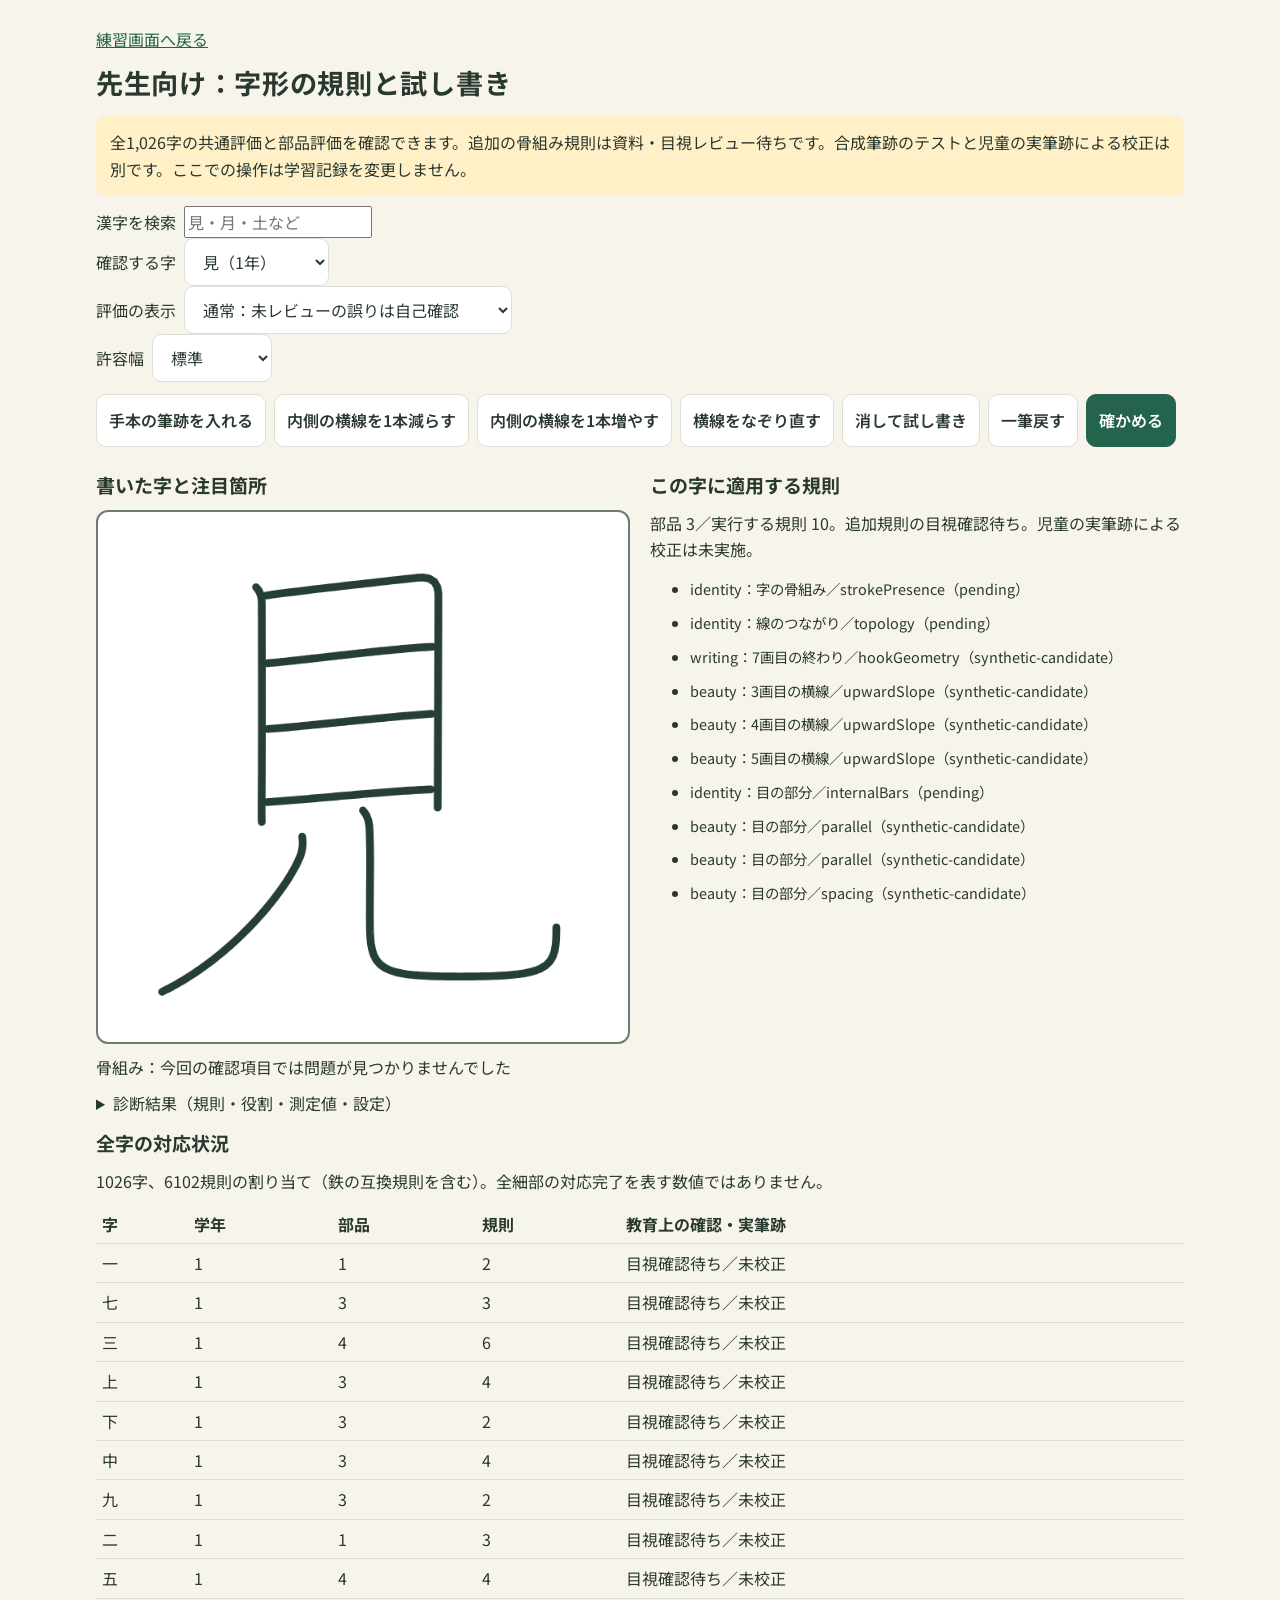
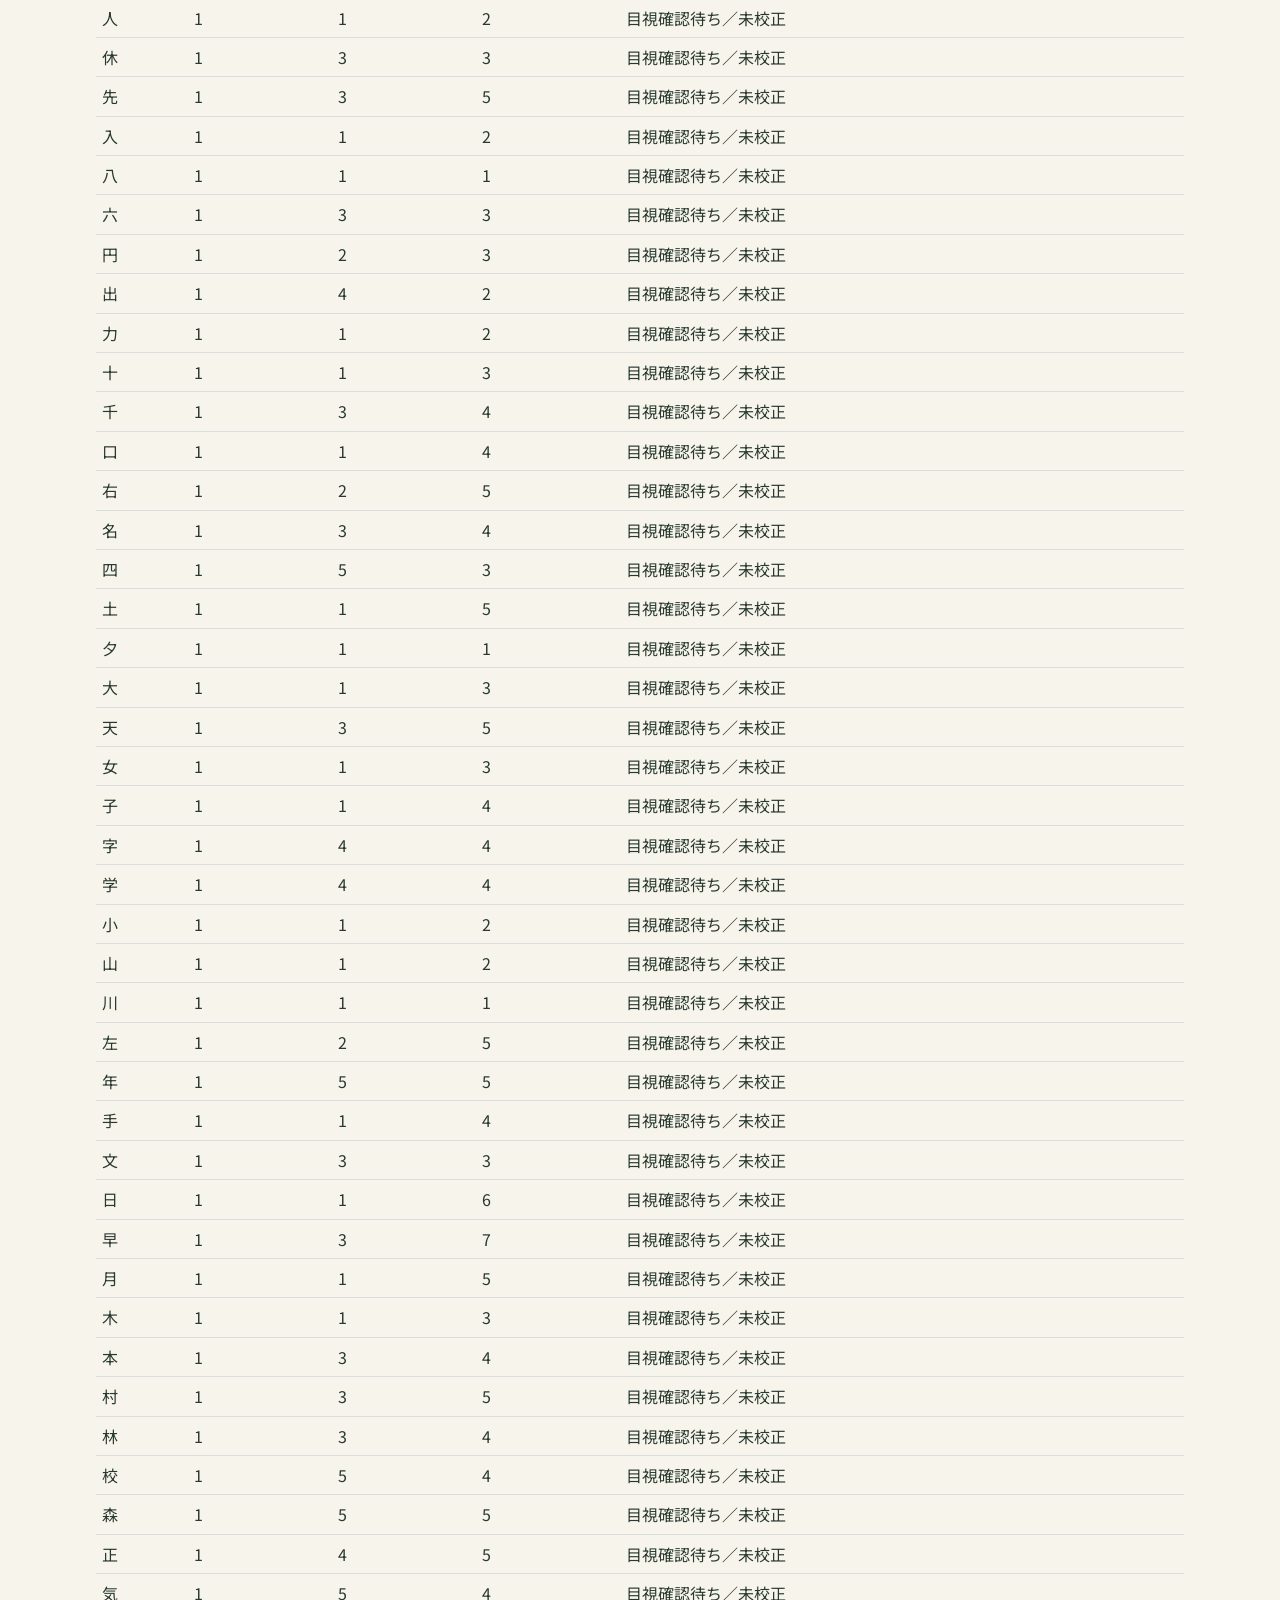
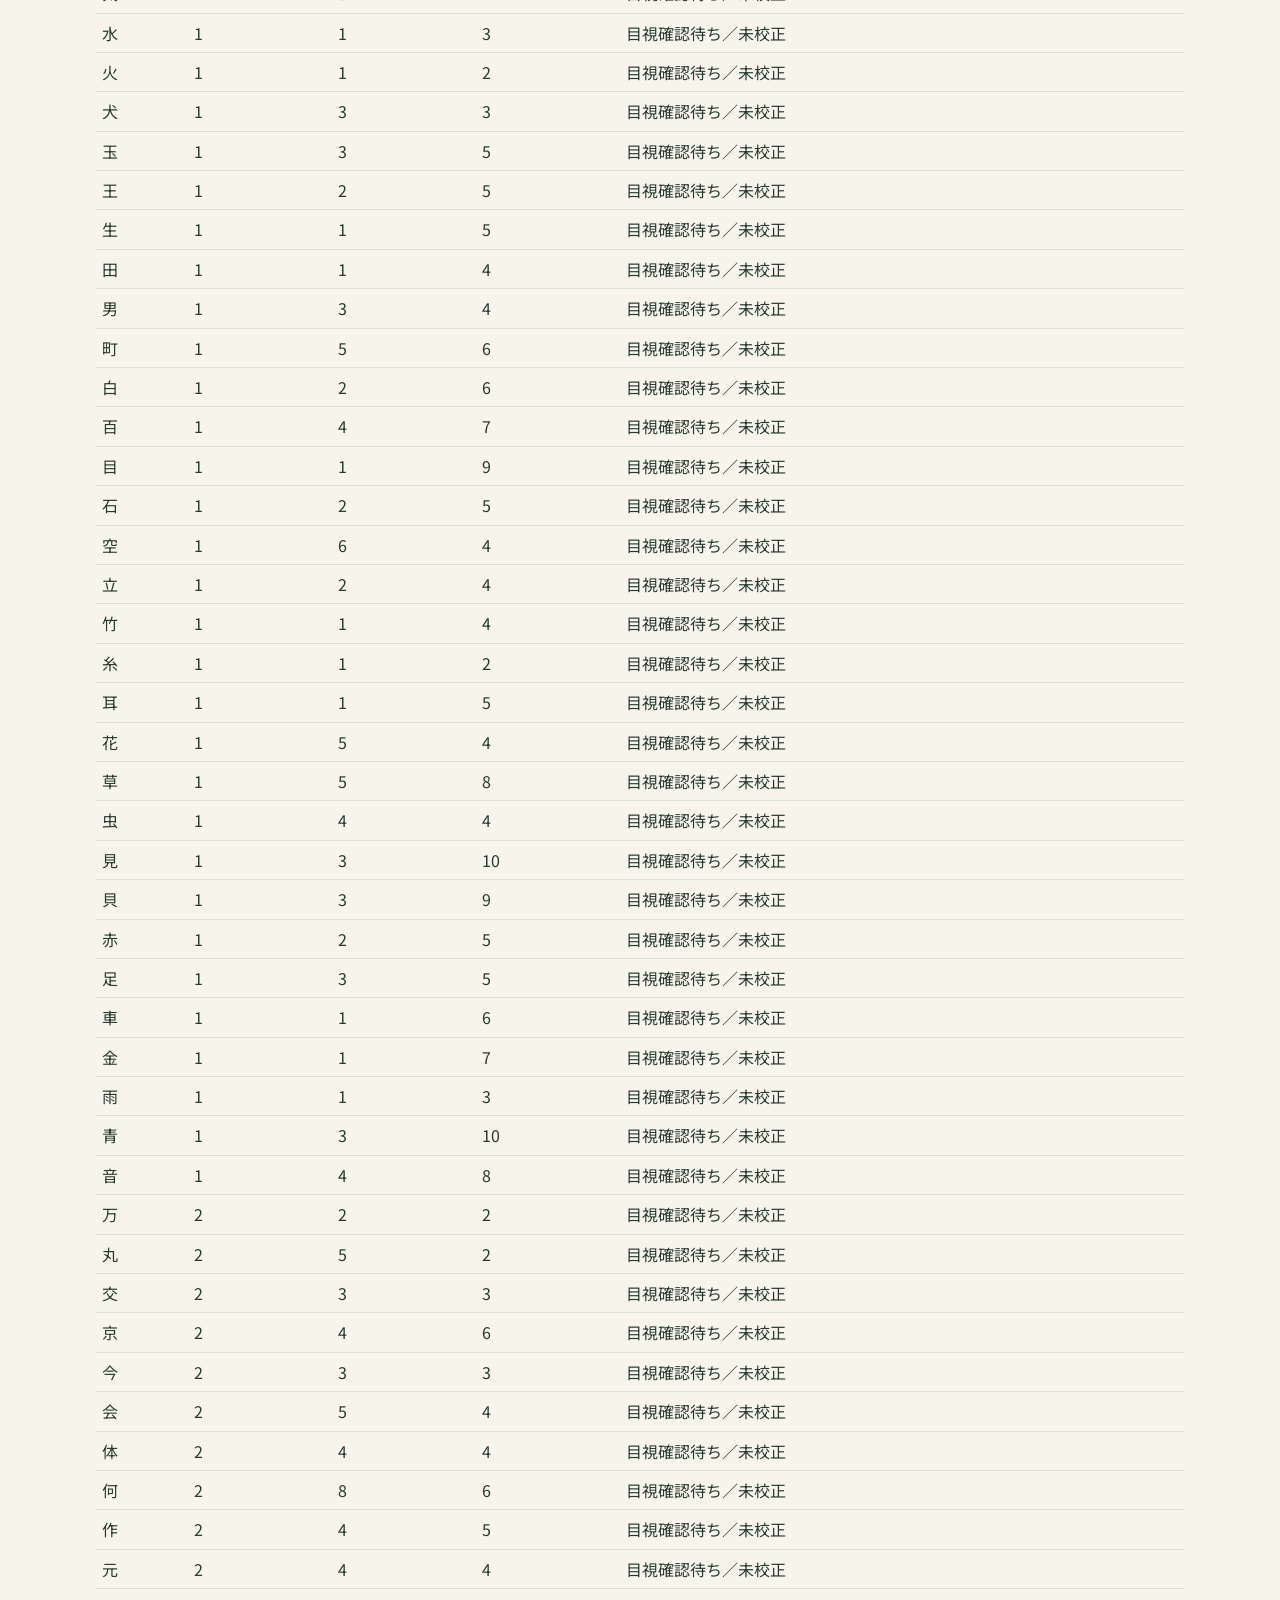
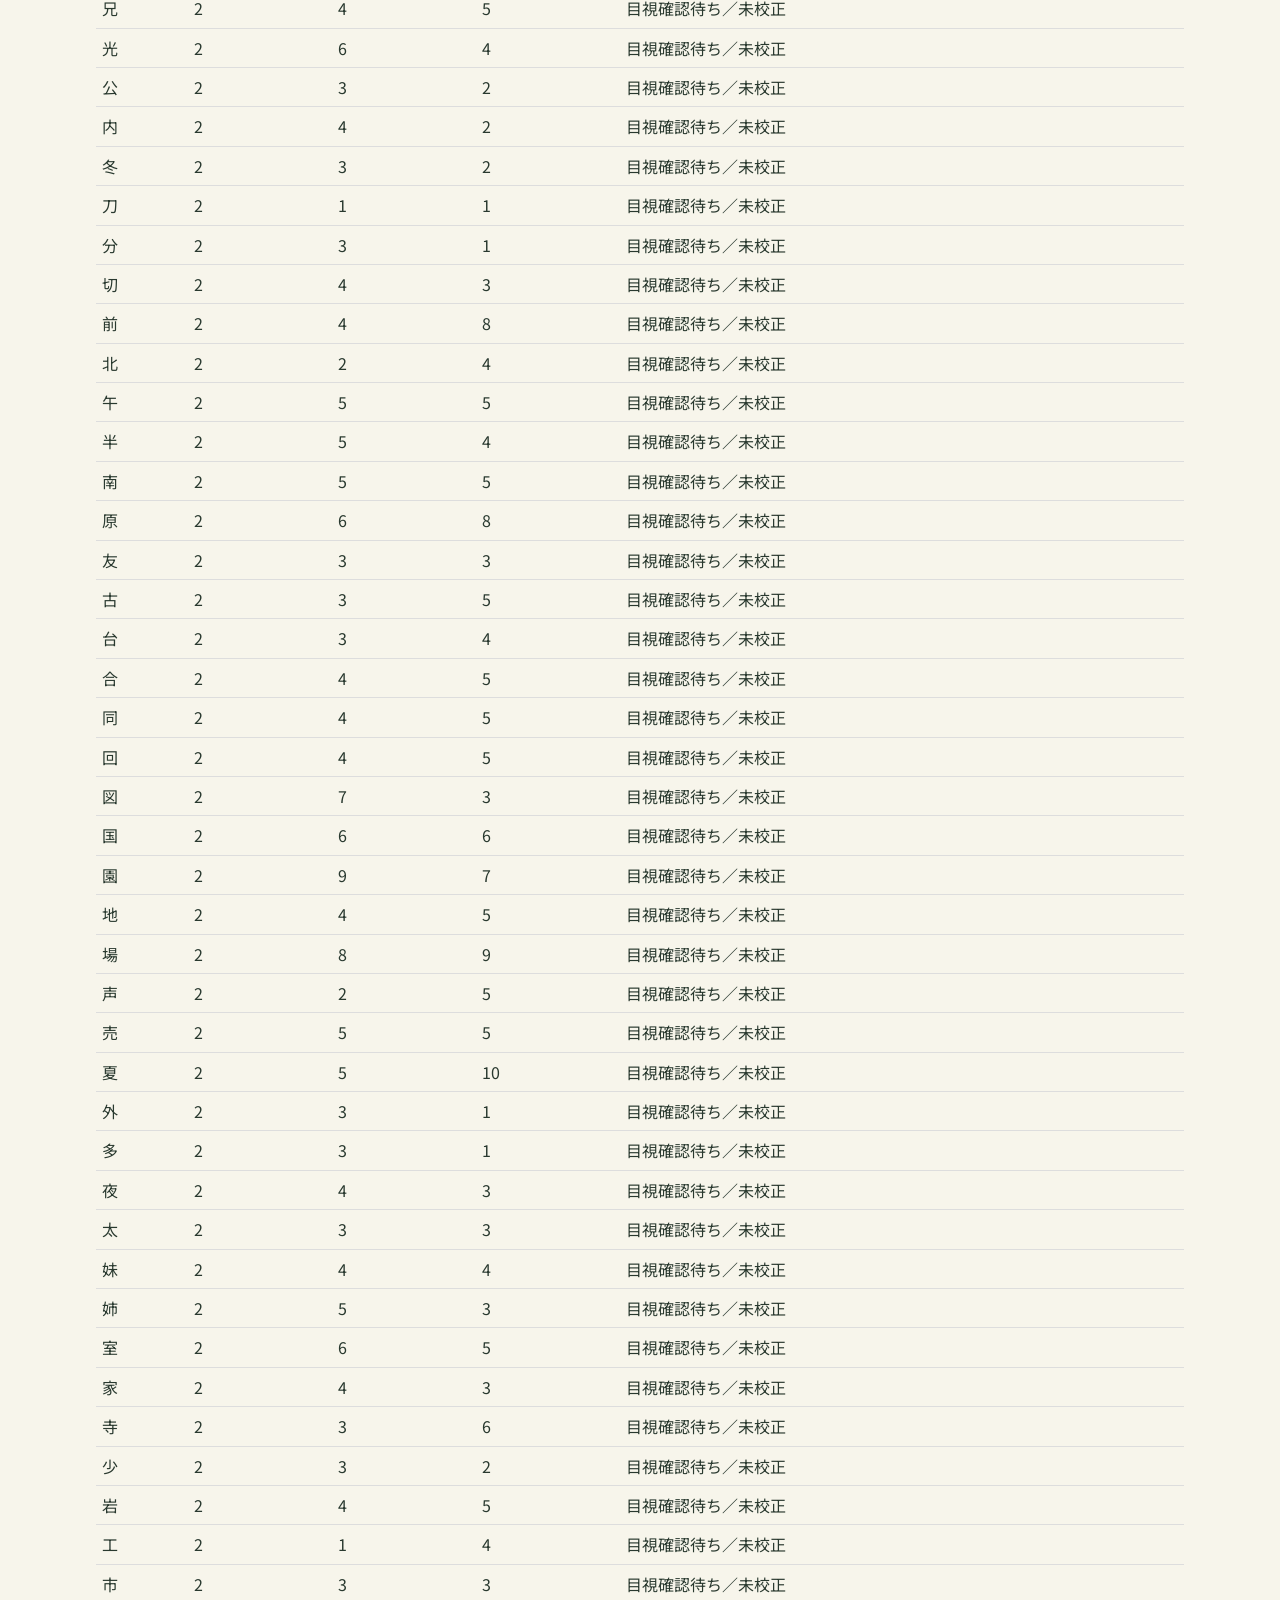
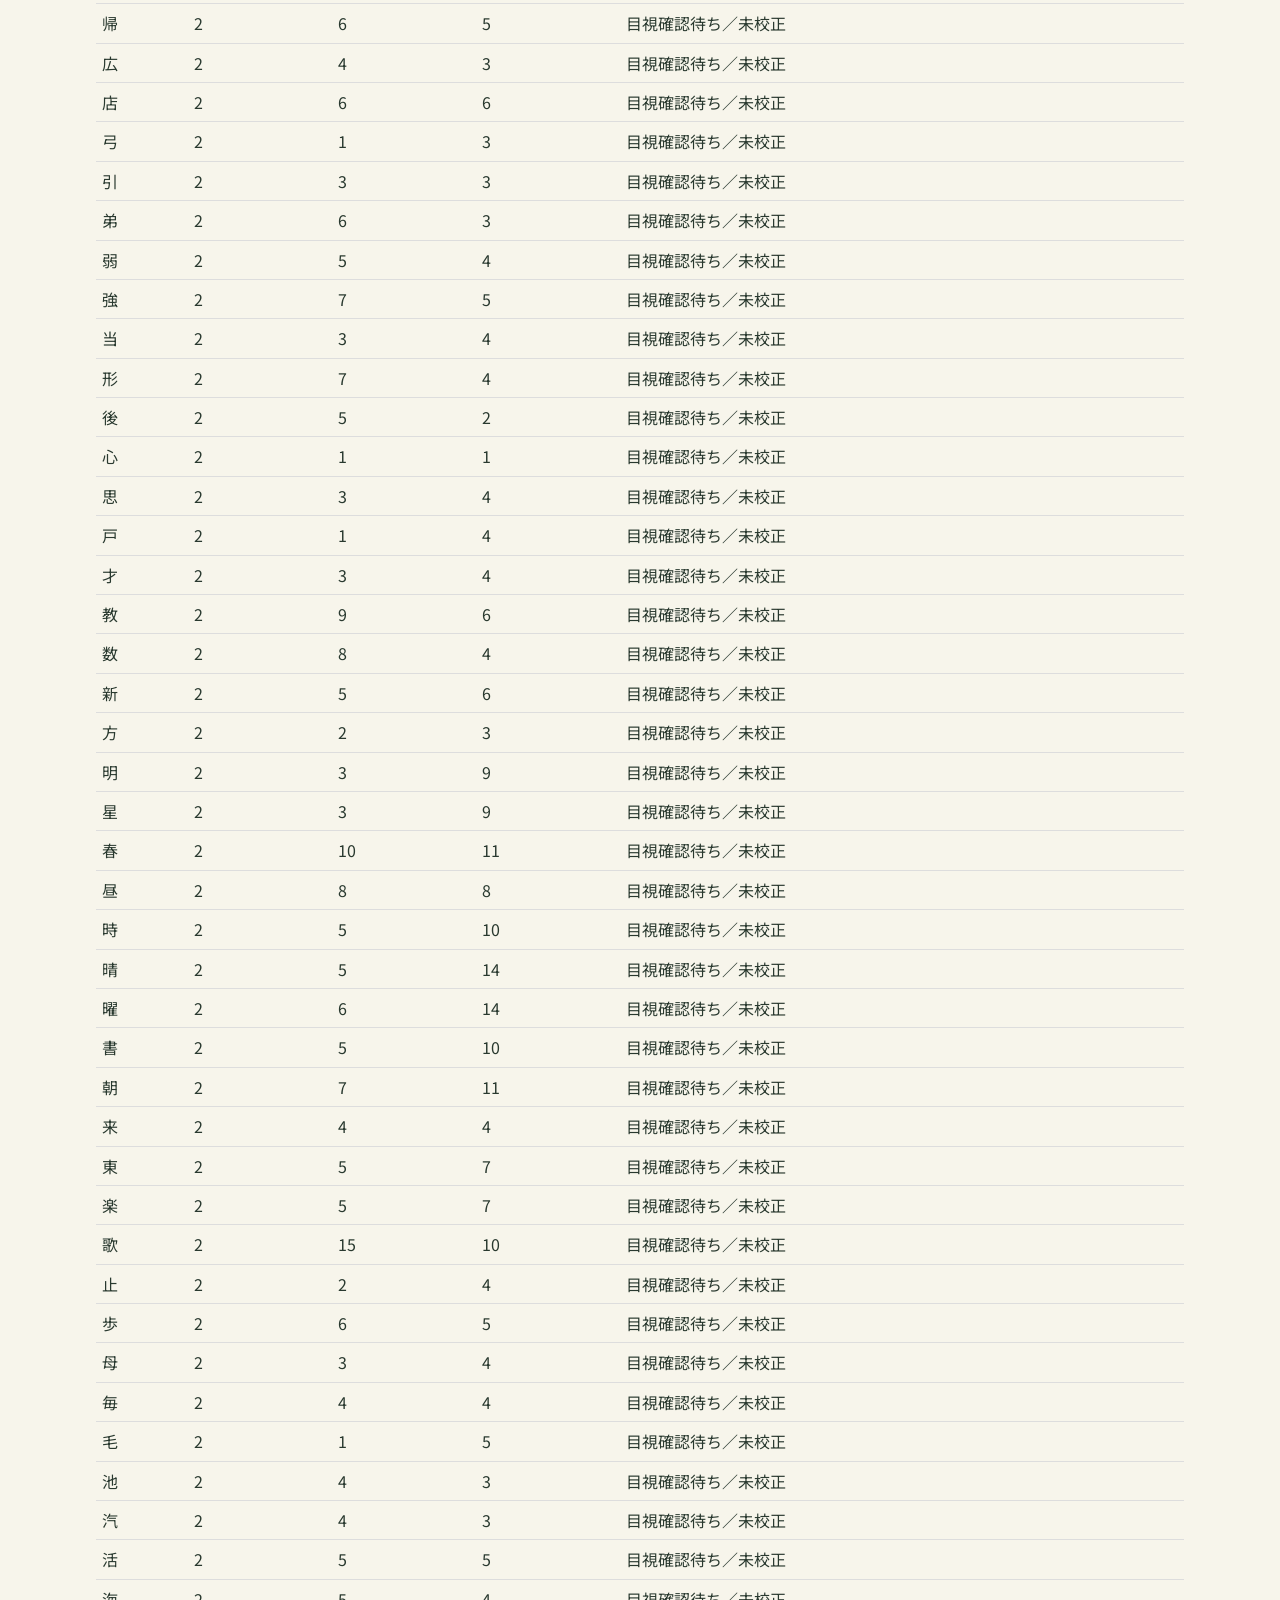
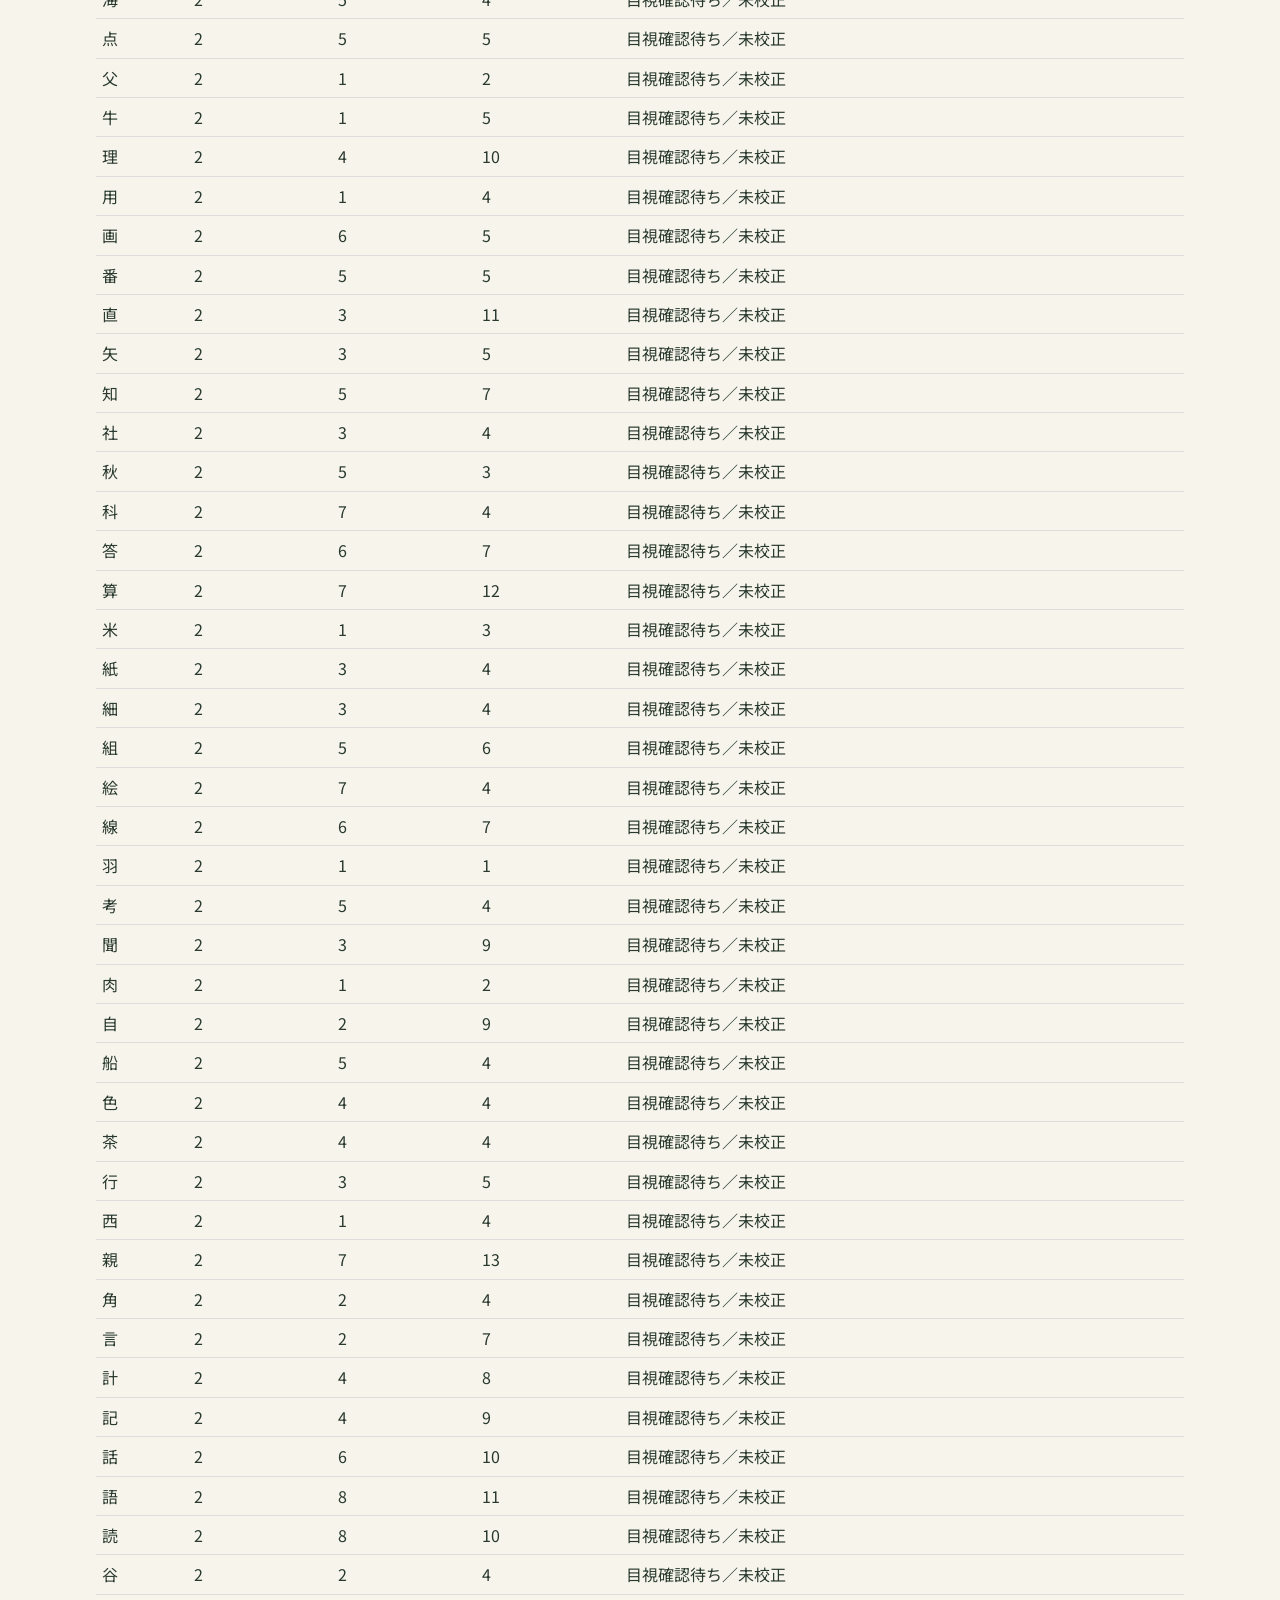
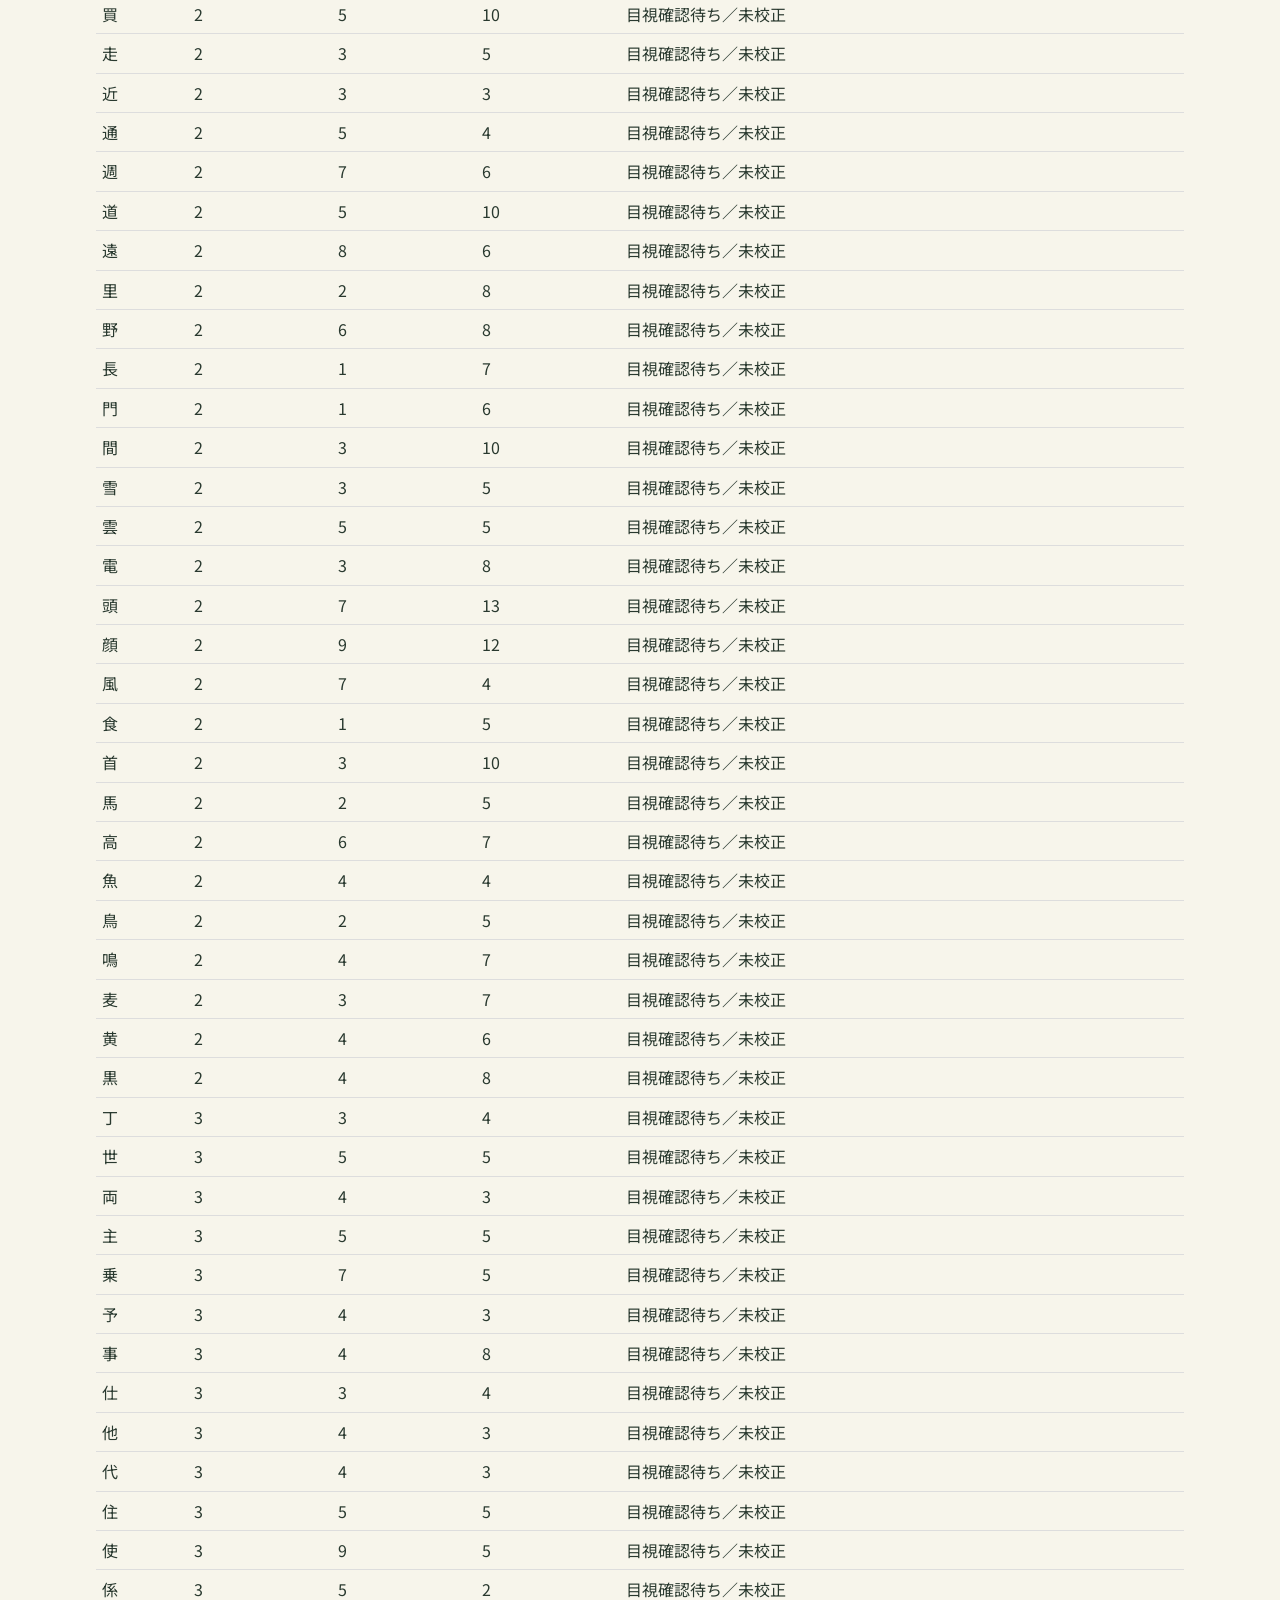
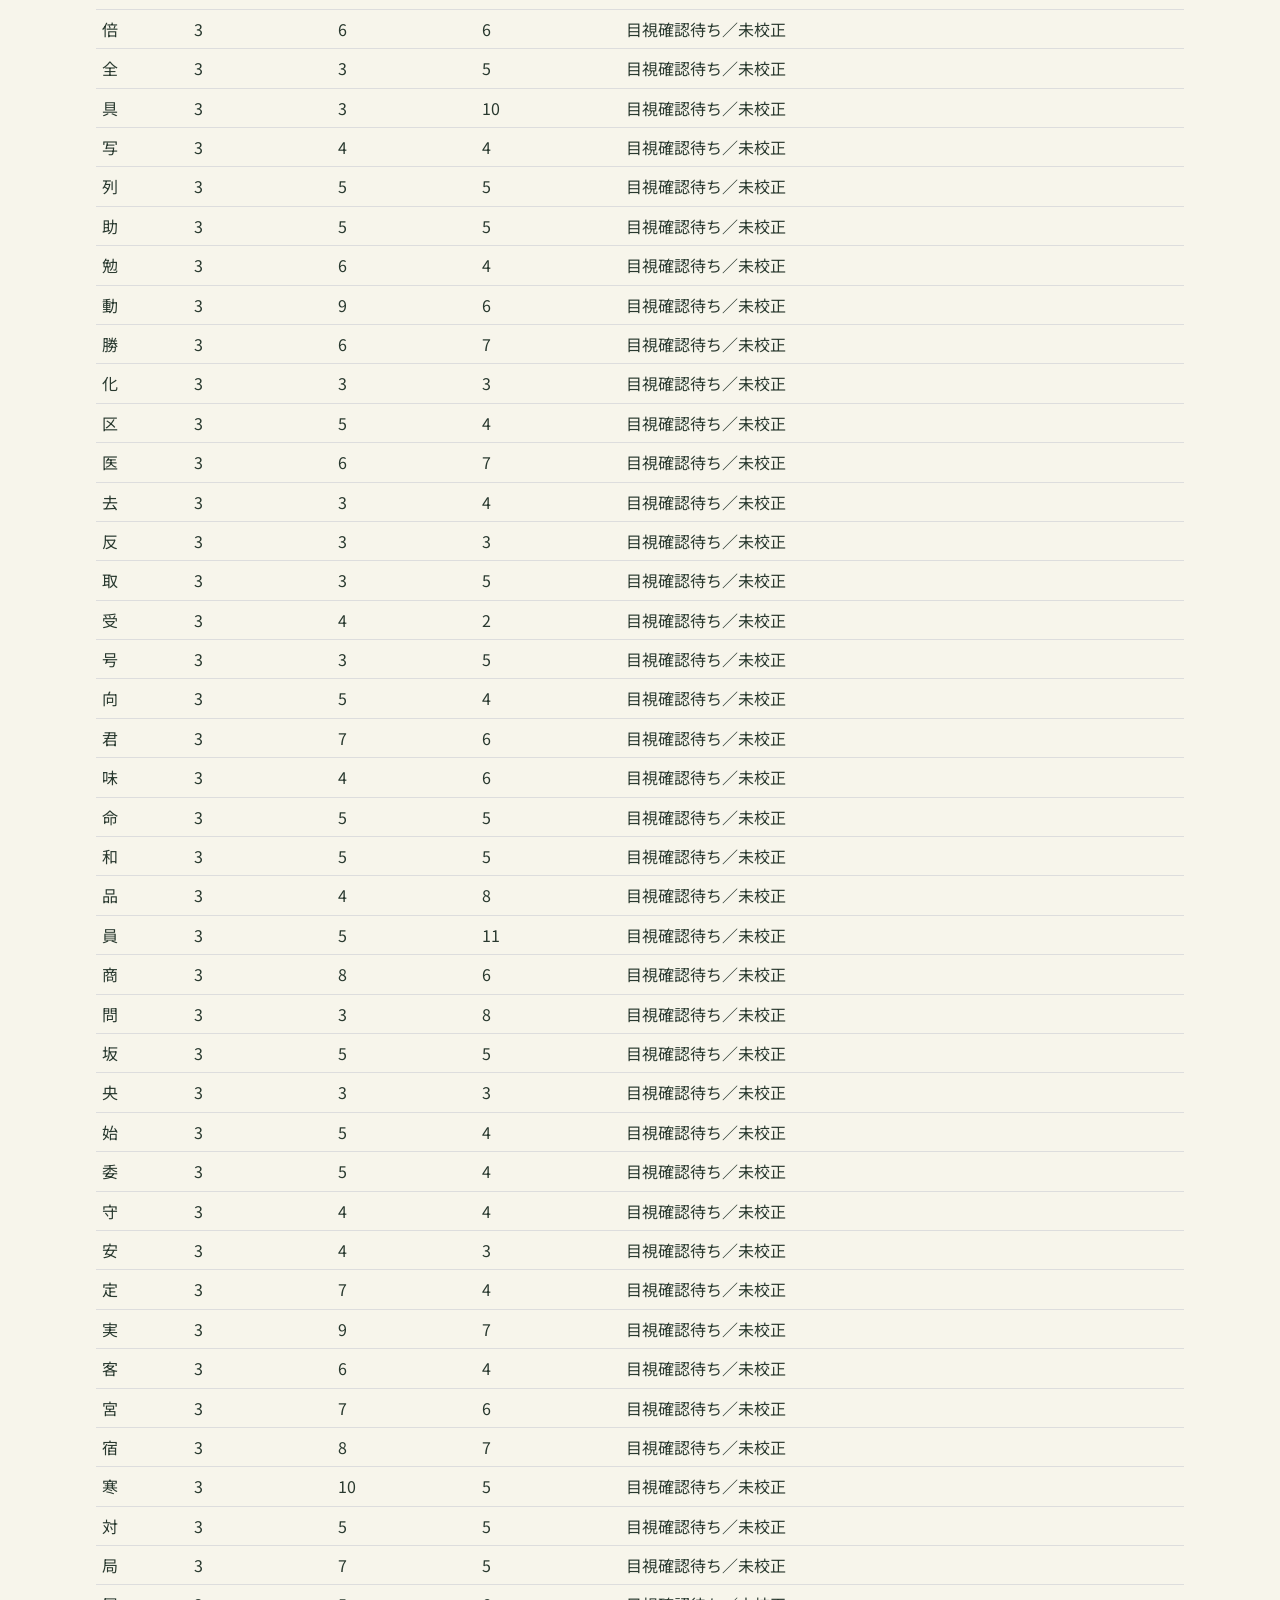
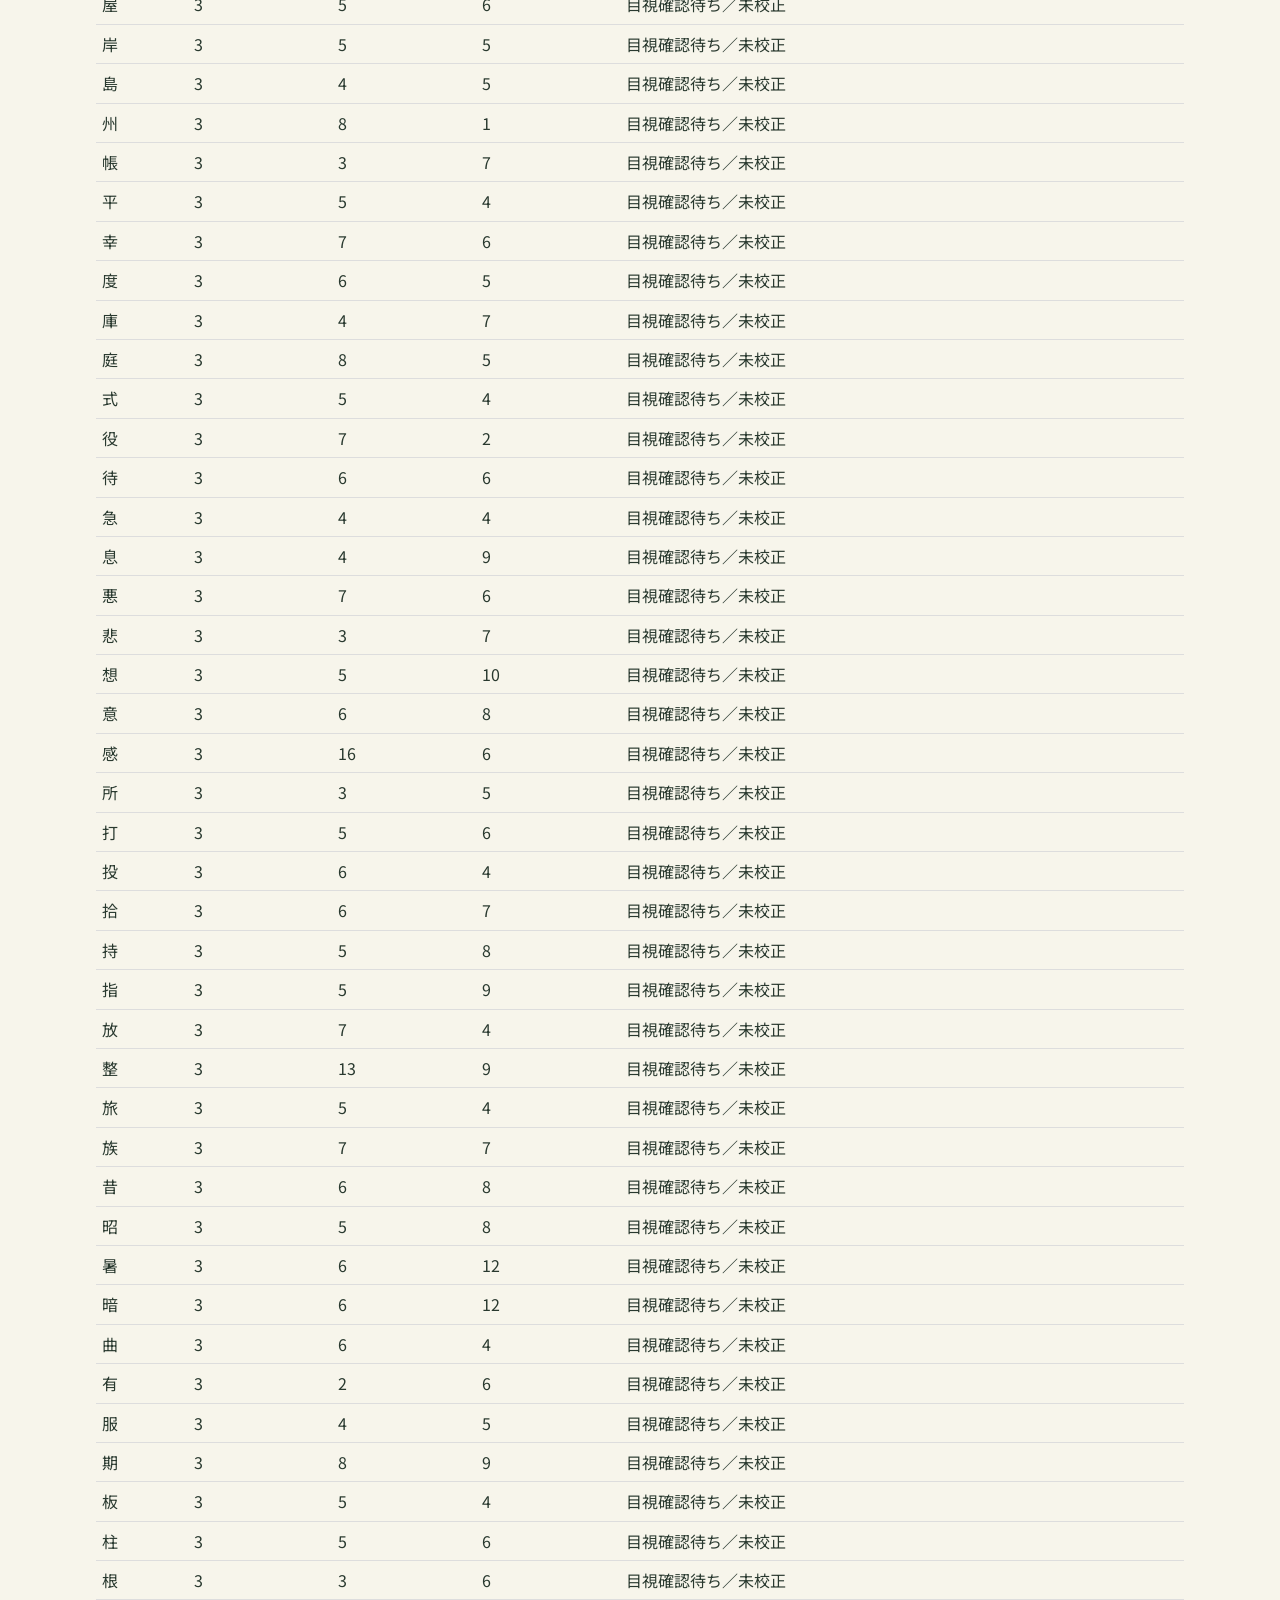
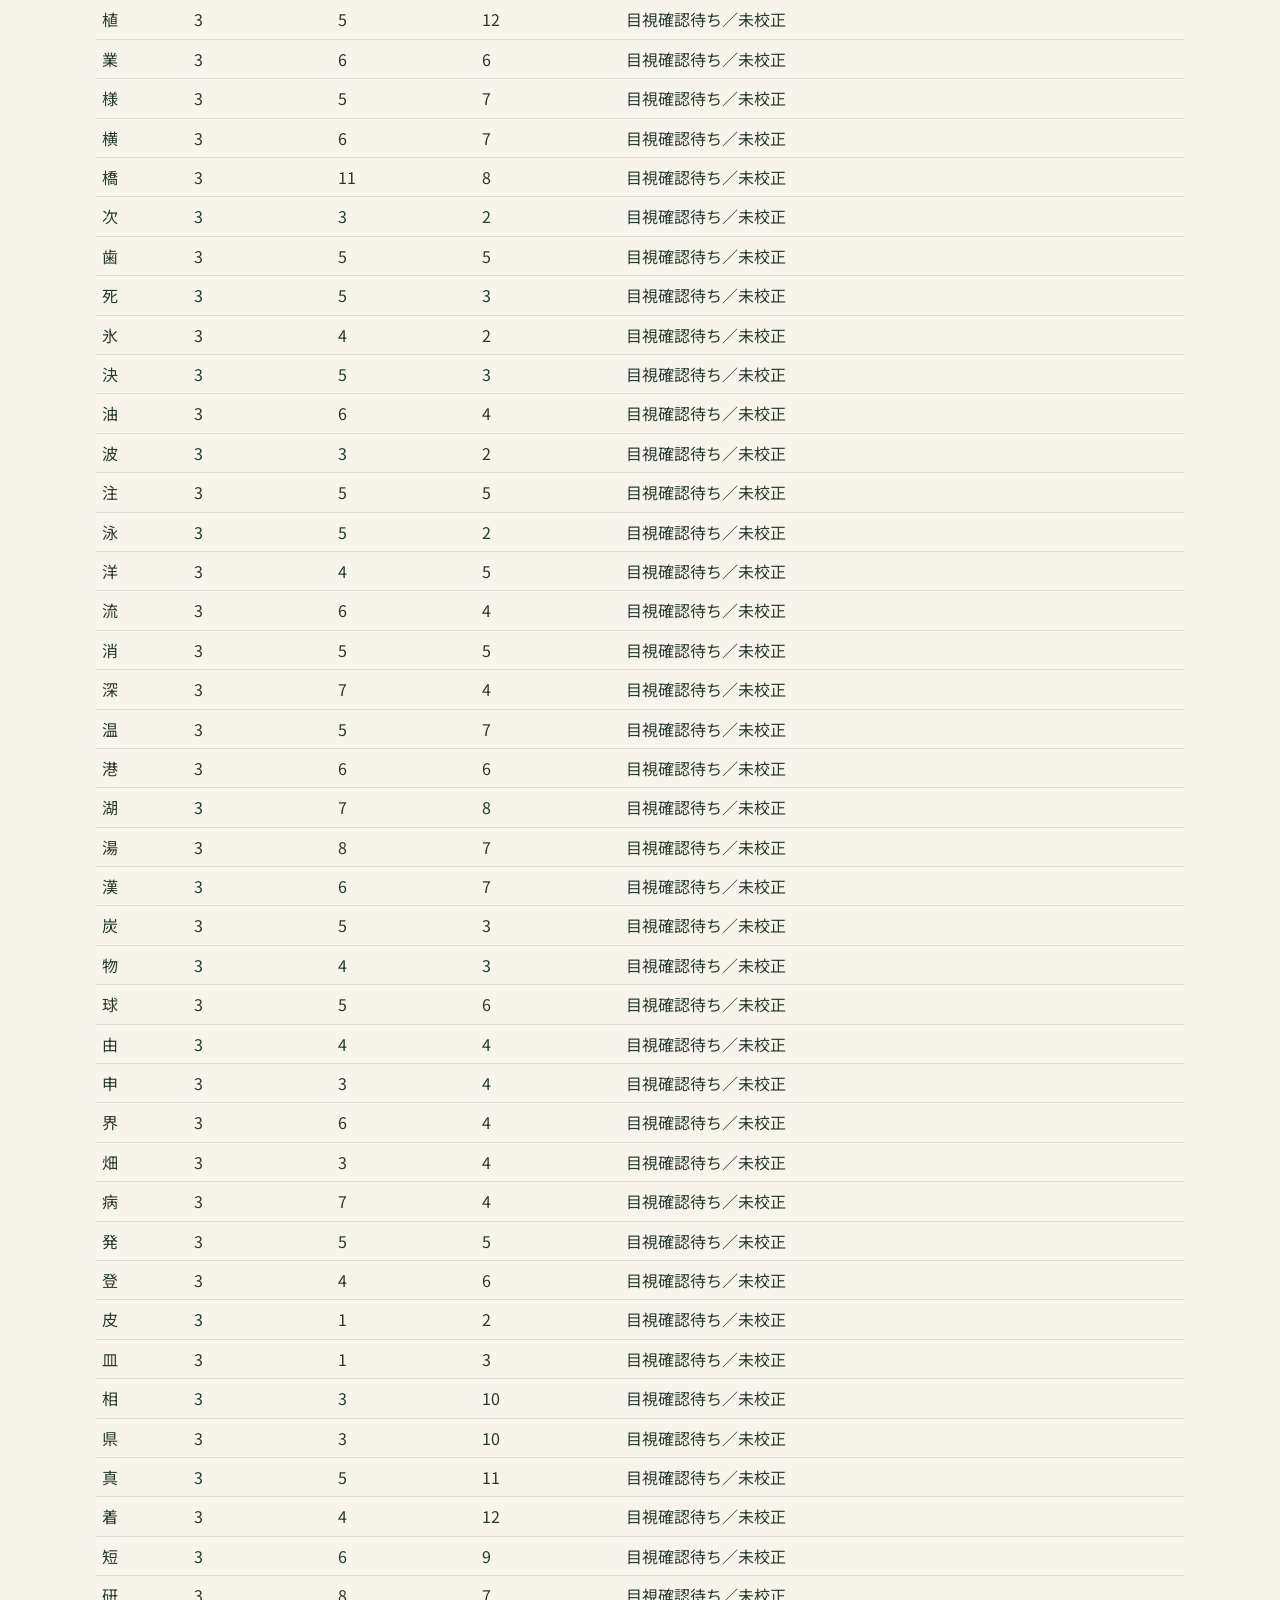
==== shape-review.html @ acc0429a "Extend elementary kanji shape evaluation and add teacher review app" ====
<!doctype html><html lang="ja"><head><meta charset="utf-8"><meta name="viewport" content="width=device-width,initial-scale=1"><title>ひとふでヒント・字形の確認</title><link rel="stylesheet" href="style.css"><style>
body{background:#f7f5eb}main{max-width:1120px;margin:auto;padding:16px}h1{font-size:1.7rem}label{display:flex;flex-wrap:wrap;align-items:center;gap:8px}select,input{max-width:100%}.review-grid{display:grid;grid-template-columns:minmax(0,1fr) minmax(0,1fr);gap:20px}.review-canvas{position:relative;aspect-ratio:1;background:white;border:2px solid #6e7b71;border-radius:12px;overflow:visible}canvas,svg{position:absolute;width:100%;height:100%;inset:0;touch-action:none}svg{pointer-events:none;overflow:visible}#actions{display:flex;gap:8px;flex-wrap:wrap;margin:12px 0}#actions button{font-size:1rem;padding:12px}#issues button{display:block;width:100%;margin:8px 0;text-align:left}#issues small{display:block;font-size:.85rem}pre{white-space:pre-wrap;overflow-wrap:anywhere;font-size:.8rem}.table-scroll{overflow:auto}table{width:100%;border-collapse:collapse}td,th{text-align:left;padding:6px;border-bottom:1px solid #ddd}#rules{font-size:.9rem}#rules li{margin:10px 0;overflow-wrap:anywhere}.notice{background:#fff0c8;border-radius:10px;padding:14px}@media(max-width:700px){.review-grid{grid-template-columns:1fr}main{padding:12px}h1{font-size:1.4rem}}
</style></head><body><main><p><a href="index.html">練習画面へ戻る</a></p><h1>先生向け：字形の規則と試し書き</h1><p class="notice">全1,026字の共通評価と部品評価を確認できます。追加の骨組み規則は資料・目視レビュー待ちです。合成筆跡のテストと児童の実筆跡による校正は別です。ここでの操作は学習記録を変更しません。</p>
<label>漢字を検索<input id="search" placeholder="見・月・土など" maxlength="20"></label><label>確認する字<select id="character"></select></label><label>評価の表示<select id="mode"><option value="normal">通常：未レビューの誤りは自己確認</option><option value="evaluation">検証用：候補の測定結果を表示</option></select></label><label>許容幅<select id="level"><option value="relaxed">ゆるめ</option><option value="normal" selected>標準</option><option value="strict">厳しめ</option></select></label>
<div id="actions"><button id="reference">手本の筆跡を入れる</button><button id="missing">内側の横線を1本減らす</button><button id="extra">内側の横線を1本増やす</button><button id="retrace">横線をなぞり直す</button><button id="clear">消して試し書き</button><button id="undo">一筆戻す</button><button id="check" class="primary">確かめる</button></div>
<div class="review-grid"><section><h2>書いた字と注目箇所</h2><div class="review-canvas"><canvas id="ink" width="654" height="654"></canvas><svg id="focus" viewBox="0 0 109 109"></svg></div><p id="message" aria-live="polite"></p><div id="issues"></div></section><section><h2>この字に適用する規則</h2><p id="coverage"></p><ul id="rules"></ul></section></div>
<details><summary>診断結果（規則・役割・測定値・設定）</summary><pre id="diagnostics"></pre></details><h2>全字の対応状況</h2><p id="totals"></p><div class="table-scroll"><table><thead><tr><th>字</th><th>学年</th><th>部品</th><th>規則</th><th>教育上の確認・実筆跡</th></tr></thead><tbody id="catalog"></tbody></table></div>
<p>部品・筆順：KanjiVG / Ulrich Apel · CC BY-SA 3.0。部首候補：部首ハンターの派生データ · CC BY-SA 4.0。数値は試作値です。</p></main><script type="module" src="shape-review.mjs"></script></body></html>
---- style.css ----
@import url('https://fonts.googleapis.com/css2?family=Noto+Sans+JP:wght@400;500;600;700;800&display=swap');
:root{--ink:#29392f;--muted:#66756b;--paper:#f6f5ee;--green:#24634c;--line:#dedfd4;--orange:#d47637;--light:#e8f0e6}*{box-sizing:border-box}body{margin:0;background:var(--paper);color:var(--ink);font-family:'Noto Sans JP',system-ui,sans-serif;line-height:1.65}button,select,input{font:inherit}button,select{cursor:pointer}button{border:1px solid var(--line);border-radius:10px;padding:10px 16px;background:white;color:var(--ink);font-weight:600}button:hover{background:#f0f3eb}button:disabled{opacity:.5;cursor:not-allowed}button:focus-visible,a:focus-visible,input:focus-visible,select:focus-visible{outline:3px solid #d6904f;outline-offset:3px}button.primary{background:var(--green);border-color:var(--green);color:white;padding:15px 20px}button.primary:hover{background:#184d3a}button[hidden],[hidden]{display:none!important}header{padding:22px max(24px,calc((100vw - 1180px)/2));border-bottom:1px solid var(--line);display:flex;align-items:center;justify-content:space-between;gap:20px;background:#faf9f3}.brand{display:flex;gap:12px;align-items:center;text-decoration:none;color:var(--ink);font-size:20px;font-weight:800;white-space:nowrap}.brand-icon{display:grid;place-items:center;background:var(--green);color:white;font-size:32px;width:45px;height:45px;border-radius:12px;transform:rotate(-6deg)}.brand small{display:block;font-size:11px;font-weight:400;color:var(--muted);letter-spacing:.06em}nav{display:flex;gap:8px}.tab{border:0;background:transparent;color:var(--muted);font-size:13px}.tab.active{background:var(--light);color:var(--green)}main{max-width:1180px;margin:auto;padding:40px 24px 60px}.intro{margin:0 0 30px}.eyebrow{font-size:12px;letter-spacing:.12em;color:var(--green);font-weight:700}h1{font-size:clamp(23px,3vw,32px);margin:10px 0 12px;letter-spacing:.025em;line-height:1.5}h2{font-size:19px;margin:10px 0}p{margin:10px 0}.intro p{color:var(--muted);font-size:14px}.mobile{display:none}.setup-grid{display:grid;grid-template-columns:minmax(0,1fr) 320px;gap:24px;align-items:start}.card{background:#fffef9;border:1px solid var(--line);border-radius:18px;padding:24px;box-shadow:0 4px 18px #2f463504}.panel-top{display:flex;gap:12px;align-items:center;justify-content:space-between;flex-wrap:wrap}.grade-label{display:flex;align-items:center;gap:15px;font-weight:700}select{border:1px solid var(--line);background:white;padding:10px 36px 10px 14px;border-radius:9px;color:var(--ink)}.selection-actions{display:flex;gap:4px}.text-button{border:0;background:transparent;color:var(--green);padding:8px;font-size:13px}.unit-help{font-size:12px;color:var(--muted);padding-bottom:12px}.volume-heading{font-size:12px;margin:20px 0 8px;color:var(--muted);font-weight:700}.unit-row{display:flex;align-items:center;border-top:1px solid #e9e9de;gap:8px;padding:12px 0}.unit-row label{flex:1;display:flex;gap:12px;align-items:flex-start;cursor:pointer;font-size:13px;min-width:0}.unit-row input,.option input{width:19px;height:19px;flex-shrink:0;accent-color:var(--green);margin:3px 0}.unit-row small{display:block;font-size:11px;color:var(--muted);margin-top:4px}.unit-row .until{white-space:nowrap;font-size:11px;background:#f3f5ed;border:0;padding:6px 8px}.unit-row:has(input:checked){background:#f0f5ec;margin:0 -12px;padding-left:12px;padding-right:12px;border-radius:8px}.summary-panel{position:sticky;top:24px}.big-count{display:flex;align-items:baseline;gap:10px;padding-top:5px}.big-count strong{font-size:70px;line-height:1.3;letter-spacing:-.06em;color:var(--green)}.big-count span{color:var(--muted)}#selectionSummary{font-size:13px;color:var(--muted)}.char-preview{border-top:1px solid var(--line);border-bottom:1px solid var(--line);padding:15px 0;margin:20px 0;display:flex;flex-wrap:wrap;gap:5px;max-height:160px;overflow:auto}.char-preview span{background:var(--light);border-radius:5px;padding:2px 7px;font-size:16px}.option{display:flex;align-items:flex-start;gap:10px;font-size:13px;cursor:pointer}.option small{display:block;font-size:11px;color:var(--muted);margin-top:4px}.length-label{display:flex;align-items:center;justify-content:space-between;gap:10px;margin:20px 0;font-size:13px}.wide{width:100%;display:flex;justify-content:center;gap:20px;align-items:center}.status{font-size:11px;color:var(--muted)}.small-note{font-size:11px;color:var(--muted);padding-top:12px;border-top:1px solid var(--line);line-height:1.8}.drill-top{display:flex;gap:16px;align-items:center;font-size:13px}.drill-top #position{margin-left:auto}.badge{border-radius:20px;background:var(--light);padding:4px 10px;font-size:11px;color:var(--green)}.progress-track{height:5px;background:#dfe4d9;border-radius:5px;margin:16px 0 25px}.progress-track div{height:100%;background:var(--green);border-radius:5px;transition:width .2s}.drill-layout{display:grid;grid-template-columns:minmax(0,620px) 1fr;gap:24px}.exercise{text-align:center;padding:26px}.reading{font-size:22px;font-weight:600;margin:12px 0 0;letter-spacing:.08em}.masked{font-size:38px;margin:4px 0 5px;letter-spacing:.15em;overflow-wrap:anywhere}.cue{font-size:11px;color:var(--muted);min-height:18px}.writing-area{width:min(100%,380px);aspect-ratio:1;margin:18px auto 12px;position:relative;background-color:#fffefb;background-image:linear-gradient(90deg,transparent calc(50% - .5px),#e9e4d7 50%,transparent calc(50% + .5px)),linear-gradient(transparent calc(50% - .5px),#e9e4d7 50%,transparent calc(50% + .5px));border:2px solid #cdcbb9;border-radius:10px;overflow:hidden;touch-action:none}#canvas,#guide{position:absolute;inset:0;width:100%;height:100%}#canvas{touch-action:none;z-index:2;cursor:crosshair}#guide{z-index:1;fill:none;stroke:var(--orange);stroke-width:3;stroke-linecap:round;stroke-linejoin:round}.corner{position:absolute;bottom:8px;right:12px;color:#b8b4a6;font-size:10px;pointer-events:none;z-index:0}.canvas-tools{max-width:380px;margin:0 auto 20px;display:flex;gap:8px;align-items:center}.canvas-tools button{font-size:12px;padding:7px 12px}.canvas-tools span{margin-left:auto;font-size:12px;color:var(--muted)}.hint-panel{padding:28px}.hint-panel>p{font-size:13px;color:var(--muted)}.hint-button{width:100%;display:flex;align-items:center;text-align:left;gap:15px;margin:24px 0 10px;padding:15px;background:#fbefe1;border-color:#edd7bf}.hint-button small{display:block;font-size:11px;color:var(--muted);font-weight:400;margin-top:4px}.hint-icon{font-size:30px;color:var(--orange)}.answer-button{width:100%;text-align:center}.feedback{margin:24px 0 15px;font-size:14px;white-space:pre-line}.feedback.good{color:var(--green);background:var(--light);padding:16px;border-radius:10px}.feedback.review{background:#fcf1e3;padding:16px;border-radius:10px;color:#80522a}.practice-note{margin-top:35px;border-top:1px solid var(--line);padding-top:22px;color:var(--muted);font-size:11px}.practice-note strong{color:var(--ink);font-size:12px}.two-buttons{display:flex;gap:10px;flex-wrap:wrap}.two-buttons button{flex:1;min-width:130px}.result-panel{max-width:750px;margin:40px auto}.result-counts,.record-counts{display:grid;grid-template-columns:repeat(3,1fr);gap:12px;margin:25px 0}.metric{padding:20px;background:var(--light);border-radius:12px}.metric strong{display:block;color:var(--green);font-size:30px}.metric span{font-size:12px;color:var(--muted)}.record-row,.result-row{display:flex;gap:18px;align-items:center;padding:14px 0;border-bottom:1px solid var(--line)}.record-char{font-size:28px;min-width:35px}.record-row small,.result-row small{display:block;font-size:11px;color:var(--muted)}.result-row .badge{margin-left:auto}.import-label{cursor:pointer}.record-summary-help{font-size:12px}.record-detail{flex:1}.reason-label{color:#9a5d30;font-size:12px}footer{border-top:1px solid var(--line);max-width:1180px;margin:auto;padding:25px 24px 40px;color:var(--muted);font-size:11px;display:flex;gap:30px;justify-content:space-between}footer details{max-width:720px}a{color:var(--green)}#fatal{padding:20px;background:#fff0e6;color:#8a4a29;border-radius:12px}#storageMessage{font-size:12px;color:var(--muted)}@media(max-width:850px){.setup-grid{grid-template-columns:1fr 280px;gap:16px}.card{padding:18px}.drill-layout{grid-template-columns:1fr 280px;gap:16px}.hint-panel{padding:20px}main{padding:25px 18px 40px}header{padding:16px 18px}.brand{font-size:17px}.brand-icon{width:38px;height:38px}.panel-top{gap:8px}}@media(max-width:650px){header{flex-wrap:wrap;padding:14px 18px}nav{margin-left:auto}.tab{font-size:11px;padding:8px}.brand{font-size:16px}.brand small{font-size:9px}.intro h1{font-size:23px}.mobile{display:block}.setup-grid,.drill-layout{grid-template-columns:1fr}.summary-panel{position:static}.summary-panel .big-count strong{font-size:48px}.char-preview{max-height:95px}.drill-layout .exercise{padding:18px}.writing-area{width:min(100%,360px)}.hint-panel h2{font-size:17px}.hint-panel>p,.practice-note{display:none}.hint-button{margin:15px 0 6px}.feedback{margin-top:14px}.masked{font-size:32px}.result-counts,.record-counts{gap:6px}.metric{padding:12px}.metric strong{font-size:24px}footer{display:block}footer details{margin-top:12px}.unit-row label{font-size:12px}.result-panel{margin:15px 0}.result-row{gap:10px}}
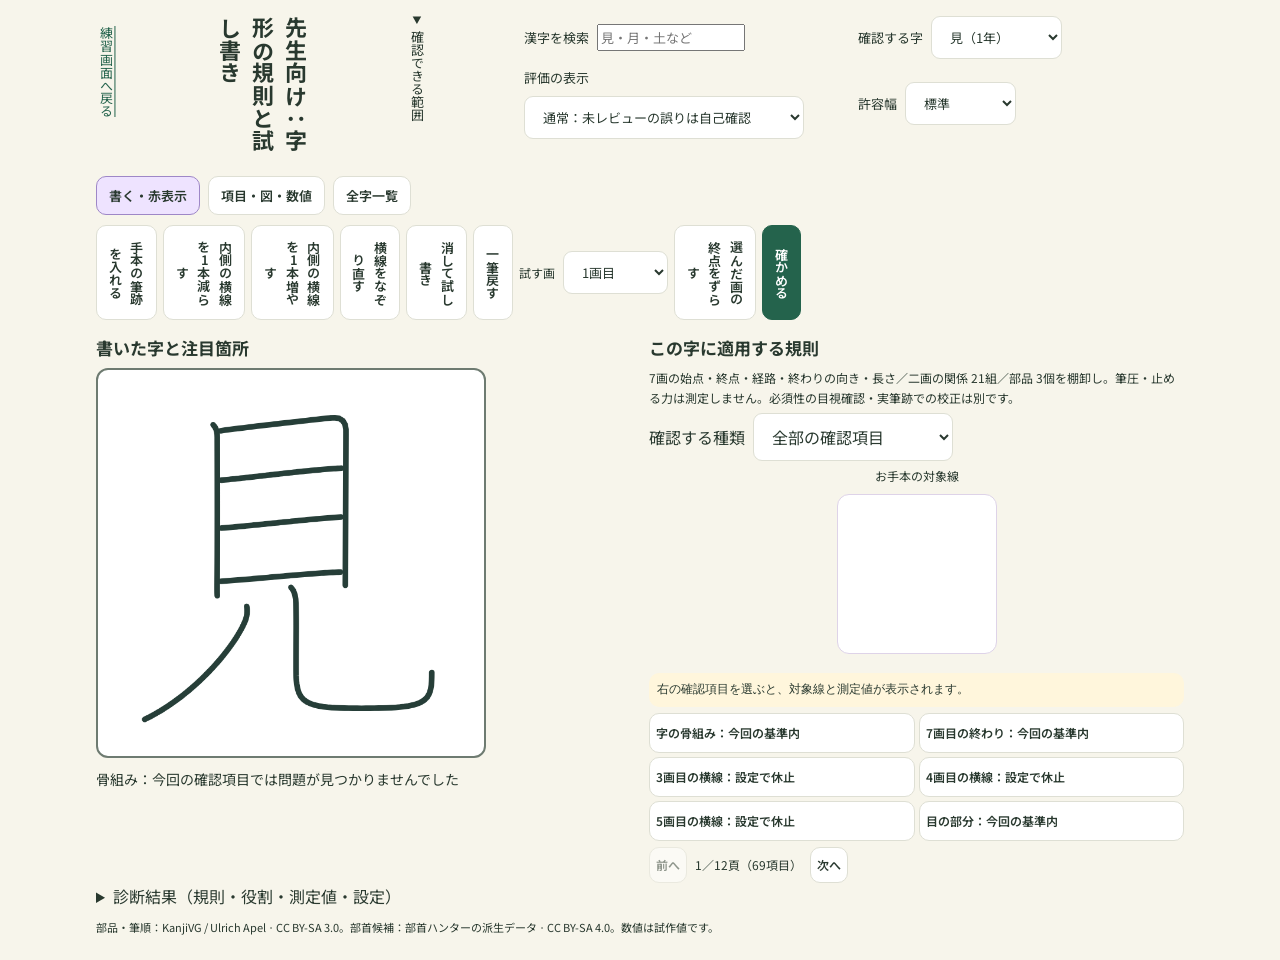
==== commit 3bfd5d2f: "全漢字の字形チェックを共通化し細部の確認を網羅" ====
--- a/shape-review.html
+++ b/shape-review.html
@@ -1,8 +1,12 @@
 <!doctype html><html lang="ja"><head><meta charset="utf-8"><meta name="viewport" content="width=device-width,initial-scale=1"><title>ひとふでヒント・字形の確認</title><link rel="stylesheet" href="style.css"><style>
 body{background:#f7f5eb}main{max-width:1120px;margin:auto;padding:16px}h1{font-size:1.7rem}label{display:flex;flex-wrap:wrap;align-items:center;gap:8px}select,input{max-width:100%}.review-grid{display:grid;grid-template-columns:minmax(0,1fr) minmax(0,1fr);gap:20px}.review-canvas{position:relative;aspect-ratio:1;background:white;border:2px solid #6e7b71;border-radius:12px;overflow:visible}canvas,svg{position:absolute;width:100%;height:100%;inset:0;touch-action:none}svg{pointer-events:none;overflow:visible}#actions{display:flex;gap:8px;flex-wrap:wrap;margin:12px 0}#actions button{font-size:1rem;padding:12px}#issues button{display:block;width:100%;margin:8px 0;text-align:left}#issues small{display:block;font-size:.85rem}pre{white-space:pre-wrap;overflow-wrap:anywhere;font-size:.8rem}.table-scroll{overflow:auto}table{width:100%;border-collapse:collapse}td,th{text-align:left;padding:6px;border-bottom:1px solid #ddd}#rules{font-size:.9rem}#rules li{margin:10px 0;overflow-wrap:anywhere}.notice{background:#fff0c8;border-radius:10px;padding:14px}@media(max-width:700px){.review-grid{grid-template-columns:1fr}main{padding:12px}h1{font-size:1.4rem}}
-</style></head><body><main><p><a href="index.html">練習画面へ戻る</a></p><h1>先生向け：字形の規則と試し書き</h1><p class="notice">全1,026字の共通評価と部品評価を確認できます。追加の骨組み規則は資料・目視レビュー待ちです。合成筆跡のテストと児童の実筆跡による校正は別です。ここでの操作は学習記録を変更しません。</p>
+#ruleExample{position:static;width:160px;height:160px;background:#fff;border:1px solid #ded3e8;border-radius:12px;display:block;margin:8px auto}#rules{list-style:none;padding:0;display:grid;grid-template-columns:1fr 1fr;gap:6px}#rules li{margin:0}#rules button{font-size:13px;min-height:48px;padding:8px;width:100%;text-align:left}#rules button[aria-pressed=true]{border-color:#d81b37;background:#fff0e9}#measurement{font-size:13px;background:#fff6dc;padding:10px;border-radius:10px}.rule-pager{display:flex;gap:12px;align-items:center}.rule-pager button{font-size:14px;padding:8px}#issues{max-height:130px;overflow:auto}.review-canvas{max-width:440px}#issues button{font-size:14px}.inventory-table{margin:20px 0}.inventory-table summary{cursor:pointer}.table-scroll{max-height:60vh}.review-grid{align-items:start}@media(max-width:700px){#rules{grid-template-columns:1fr 1fr}#ruleExample{width:120px;height:120px}}
+
+[hidden]{display:none!important}.review-head{display:flex;gap:16px;align-items:flex-start;justify-content:space-between}.review-head h1{writing-mode:vertical-rl;text-orientation:upright;max-height:150px;font-size:22px;line-height:1.5;margin:0}.review-head>p{writing-mode:vertical-rl;max-height:130px;font-size:13px}.review-controls{display:grid;grid-template-columns:1fr 1fr;gap:8px;max-width:660px}.review-controls label{font-size:13px}.review-controls select{font-size:13px;min-height:38px}.review-controls input{max-width:150px}.review-scope{max-width:260px;font-size:13px}.review-scope summary{cursor:pointer;writing-mode:vertical-rl;max-height:130px}.review-scope[open]{position:absolute;z-index:10;top:60px;left:10%;right:10%;max-width:none;padding:12px;border:1px solid #dacb9e;border-radius:12px;background:#fff6dc}.review-scope .notice{margin:0}#reviewViews{display:flex;gap:8px;margin:10px 0}#reviewViews button{font-size:13px;min-height:38px;padding:8px 12px}#reviewViews button[aria-pressed=true]{background:#eee3ff;border-color:#9e87c7}#actions{gap:6px;margin:8px 0}#actions button{writing-mode:vertical-rl;text-orientation:upright;max-height:95px;padding:8px;font-size:13px}#actions button:disabled{display:none}#actions label{font-size:12px}#actions select{min-height:38px;font-size:13px}.review-grid{gap:18px}.review-grid h2{font-size:17px;margin:6px 0}.review-canvas{max-width:390px}.review-grid #coverage{font-size:12px;line-height:1.6;margin:6px 0}.review-grid #message{font-size:14px;line-height:1.6;max-width:440px}#issues{max-height:90px}#issues button{font-size:12px;padding:8px;min-height:38px}.example-pair{display:flex;justify-content:center;gap:12px}.example-pair figure{margin:5px 0;text-align:center;font-size:12px}.example-pair svg{position:static;width:110px;height:110px;border:1px solid #ded3e8;background:#fff;border-radius:12px;margin:4px auto}.small-ink{display:none}#measurement{font-size:12px;padding:8px;margin:6px 0;line-height:1.55}#rules{gap:4px;margin:6px 0}#rules button{font-size:12px;min-height:40px;padding:6px}#rules li{margin:0}.rule-pager{font-size:12px;gap:8px}.rule-pager button{min-height:36px;font-size:12px;padding:6px}.inventory-table{margin:10px 0}main>p:last-child{font-size:11px;margin:8px 0}
+@media(max-width:899px){.review-grid{grid-template-columns:1fr}.review-head{gap:8px}.review-head h1{font-size:17px;max-height:140px}.review-head>p{font-size:11px}.review-controls{grid-template-columns:1fr 1fr;max-width:70%;gap:5px}.review-controls label{font-size:11px;gap:3px;display:block}.review-controls :is(input,select){font-size:12px;width:100%;min-width:0;max-width:100%}.review-scope{max-width:24px;font-size:11px}#actions button{font-size:11px;max-height:80px;padding:6px}#actions label{font-size:11px}.example-pair .small-ink{display:block}.review-canvas{max-width:340px;margin:auto}.review-grid>section{min-width:0}#reviewViews{justify-content:center;gap:6px}#reviewViews button{font-size:12px;padding:7px}#coverage{max-height:70px;overflow:auto}#rules button{font-size:11px}.example-pair svg{width:110px;height:110px}.review-grid #ruleFilter{max-width:210px}.review-grid #issues{max-height:85px}.review-grid #message{font-size:12px}}
+</style></head><body><main><div class="review-head"><p><a href="index.html">練習画面へ戻る</a></p><h1>先生向け：字形の規則と試し書き</h1><details class="review-scope"><summary>確認できる範囲</summary><p class="notice">全1,026字の全画・全二画関係・全部品の確認候補を表示します。追加の骨組み規則は資料・目視レビュー待ちです。合成筆跡のテストと児童の実筆跡による校正は別です。ここでの操作は学習記録を変更しません。</p></details><div class="review-controls">
 <label>漢字を検索<input id="search" placeholder="見・月・土など" maxlength="20"></label><label>確認する字<select id="character"></select></label><label>評価の表示<select id="mode"><option value="normal">通常：未レビューの誤りは自己確認</option><option value="evaluation">検証用：候補の測定結果を表示</option></select></label><label>許容幅<select id="level"><option value="relaxed">ゆるめ</option><option value="normal" selected>標準</option><option value="strict">厳しめ</option></select></label>
-<div id="actions"><button id="reference">手本の筆跡を入れる</button><button id="missing">内側の横線を1本減らす</button><button id="extra">内側の横線を1本増やす</button><button id="retrace">横線をなぞり直す</button><button id="clear">消して試し書き</button><button id="undo">一筆戻す</button><button id="check" class="primary">確かめる</button></div>
-<div class="review-grid"><section><h2>書いた字と注目箇所</h2><div class="review-canvas"><canvas id="ink" width="654" height="654"></canvas><svg id="focus" viewBox="0 0 109 109"></svg></div><p id="message" aria-live="polite"></p><div id="issues"></div></section><section><h2>この字に適用する規則</h2><p id="coverage"></p><ul id="rules"></ul></section></div>
-<details><summary>診断結果（規則・役割・測定値・設定）</summary><pre id="diagnostics"></pre></details><h2>全字の対応状況</h2><p id="totals"></p><div class="table-scroll"><table><thead><tr><th>字</th><th>学年</th><th>部品</th><th>規則</th><th>教育上の確認・実筆跡</th></tr></thead><tbody id="catalog"></tbody></table></div>
+</div></div><nav id="reviewViews" aria-label="表示する情報"><button id="reviewInkTab" type="button">書く・赤表示</button><button id="reviewRulesTab" type="button">項目・図・数値</button><button id="reviewCatalogTab" type="button">全字一覧</button></nav><div id="actions"><button id="reference">手本の筆跡を入れる</button><button id="missing">内側の横線を1本減らす</button><button id="extra">内側の横線を1本増やす</button><button id="retrace">横線をなぞり直す</button><button id="clear">消して試し書き</button><button id="undo">一筆戻す</button><label>試す画<select id="testStroke"></select></label><button id="shiftEndpoint">選んだ画の終点をずらす</button><button id="check" class="primary">確かめる</button></div>
+<div class="review-grid"><section><h2>書いた字と注目箇所</h2><div class="review-canvas"><canvas id="ink" width="654" height="654"></canvas><svg id="focus" viewBox="0 0 109 109"></svg></div><p id="message" aria-live="polite"></p><div id="issues"></div></section><section><h2>この字に適用する規則</h2><p id="coverage"></p><label>確認する種類<select id="ruleFilter"></select></label><div class="example-pair"><figure><figcaption>お手本の対象線</figcaption><svg id="ruleExample" viewBox="0 0 109 109" aria-label="選んだ確認項目のお手本"></svg></figure><figure class="small-ink"><figcaption>書いた字の対象線</figcaption><svg id="ruleInkSmall" viewBox="0 0 109 109" aria-label="書いた字の同じ箇所"></svg></figure></div><pre id="measurement" aria-live="polite"></pre><ul id="rules"></ul><div class="rule-pager"><button id="rulePrevious">前へ</button><span id="rulePage"></span><button id="ruleNext">次へ</button></div></section></div>
+<details><summary>診断結果（規則・役割・測定値・設定）</summary><pre id="diagnostics"></pre></details><details class="inventory-table"><summary>全1,026字の棚卸し一覧を開く</summary><h2>全字の対応状況</h2><p id="totals"></p><div class="table-scroll"><table><thead><tr><th>字</th><th>学年</th><th>画</th><th>二画の組</th><th>部品</th><th>規則</th><th>教育上の確認・実筆跡</th></tr></thead><tbody id="catalog"></tbody></table></div></details>
 <p>部品・筆順：KanjiVG / Ulrich Apel · CC BY-SA 3.0。部首候補：部首ハンターの派生データ · CC BY-SA 4.0。数値は試作値です。</p></main><script type="module" src="shape-review.mjs"></script></body></html>
